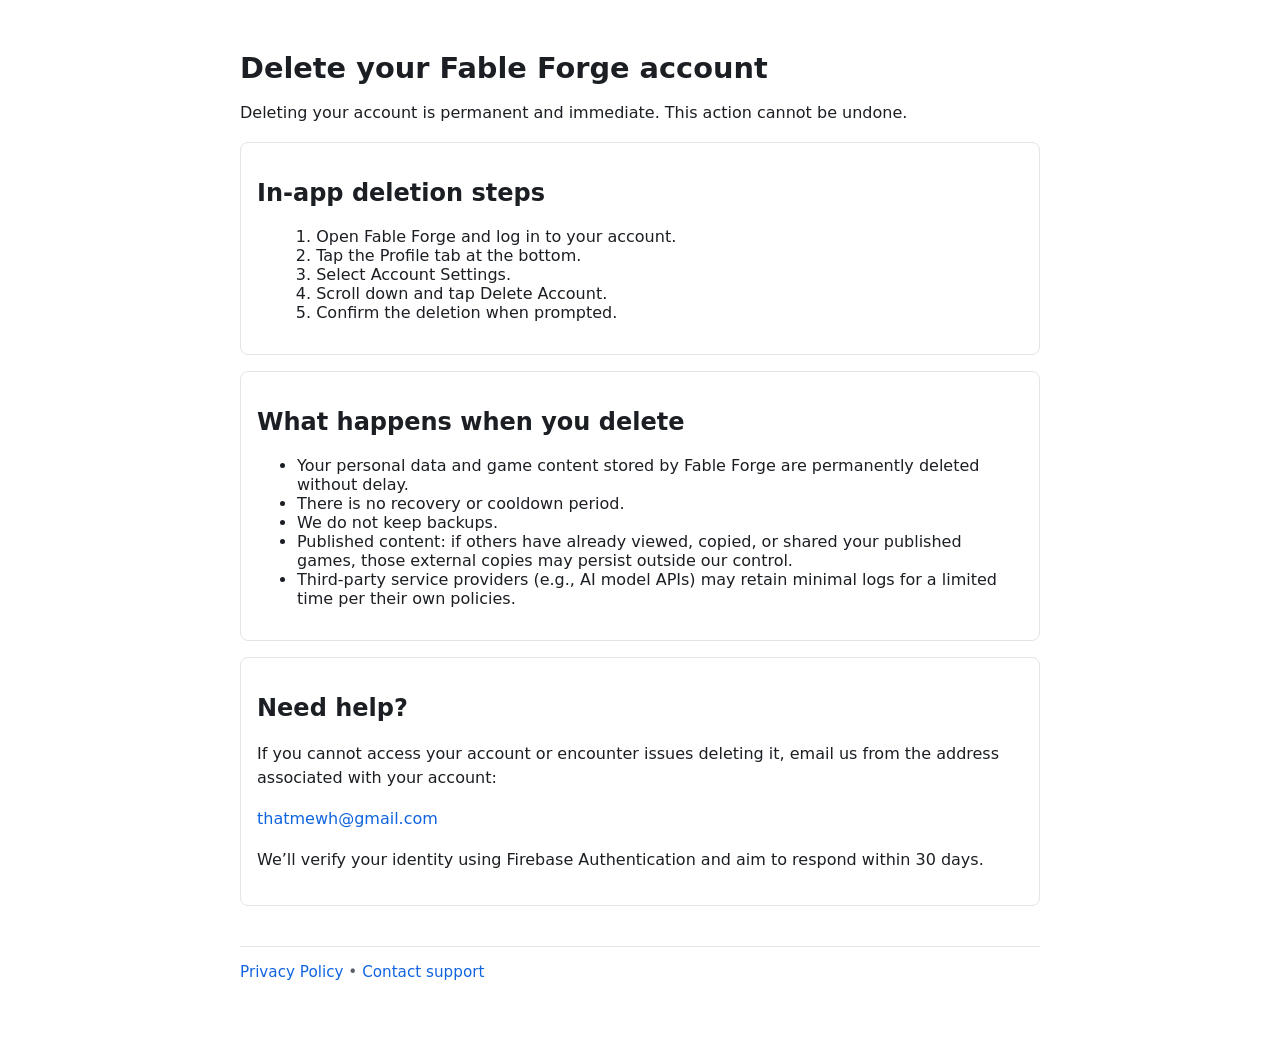
==== account-deletion.html @ f3d5c15c "Added account deletion and privacy policy" ====
<!doctype html> <html lang="en"> <head> <meta charset="utf-8"> <title>Fable Forge — Account Deletion</title> <meta name="viewport" content="width=device-width, initial-scale=1"> <meta name="description" content="How to permanently delete your Fable Forge account and data."> <style> :root { color-scheme: light dark; --bg: #ffffff; --fg: #1b1f23; --muted: #586069; --link: #1064e0; --border: #e1e4e8; } @media (prefers-color-scheme: dark) { :root { --bg: #0e1116; --fg: #e6edf3; --muted: #9aa4b2; --link: #4ea1ff; --border: #2d333b; } } body { margin: 0; font-family: system-ui, -apple-system, Segoe UI, Roboto, Arial, sans-serif; background: var(--bg); color: var(--fg); } .wrap { max-width: 800px; margin: 0 auto; padding: 32px 16px 80px; } h1 { font-size: 1.8rem; margin-bottom: 0.4rem; } p { line-height: 1.55; } ol { margin: 0 0 1rem 1.2rem; } .card { border: 1px solid var(--border); border-radius: 8px; padding: 16px; margin: 16px 0; } a { color: var(--link); text-decoration: none; } a:hover { text-decoration: underline; } footer { margin-top: 40px; padding-top: 16px; border-top: 1px solid var(--border); color: var(--muted); font-size: 0.95rem; } </style> </head> <body> <main class="wrap"> <h1>Delete your Fable Forge account</h1> <p>Deleting your account is permanent and immediate. This action cannot be undone.</p>

<div class="card">
  <h2>In‑app deletion steps</h2>
  <ol>
    <li>Open Fable Forge and log in to your account.</li>
    <li>Tap the Profile tab at the bottom.</li>
    <li>Select Account Settings.</li>
    <li>Scroll down and tap Delete Account.</li>
    <li>Confirm the deletion when prompted.</li>
  </ol>
</div>

<div class="card">
  <h2>What happens when you delete</h2>
  <ul>
    <li>Your personal data and game content stored by Fable Forge are permanently deleted without delay.</li>
    <li>There is no recovery or cooldown period.</li>
    <li>We do not keep backups.</li>
    <li>Published content: if others have already viewed, copied, or shared your published games, those external copies may persist outside our control.</li>
    <li>Third‑party service providers (e.g., AI model APIs) may retain minimal logs for a limited time per their own policies.</li>
  </ul>
</div>

<div class="card">
  <h2>Need help?</h2>
  <p>If you cannot access your account or encounter issues deleting it, email us from the address associated with your account:</p>
  <p><a href="mailto:thatmewh@gmail.com">thatmewh@gmail.com</a></p>
  <p>We’ll verify your identity using Firebase Authentication and aim to respond within 30 days.</p>
</div>

<footer>
  <a href="privacy-policy.html">Privacy Policy</a> • <a href="mailto:thatmewh@gmail.com">Contact support</a>
</footer>

</main> </body> </html>
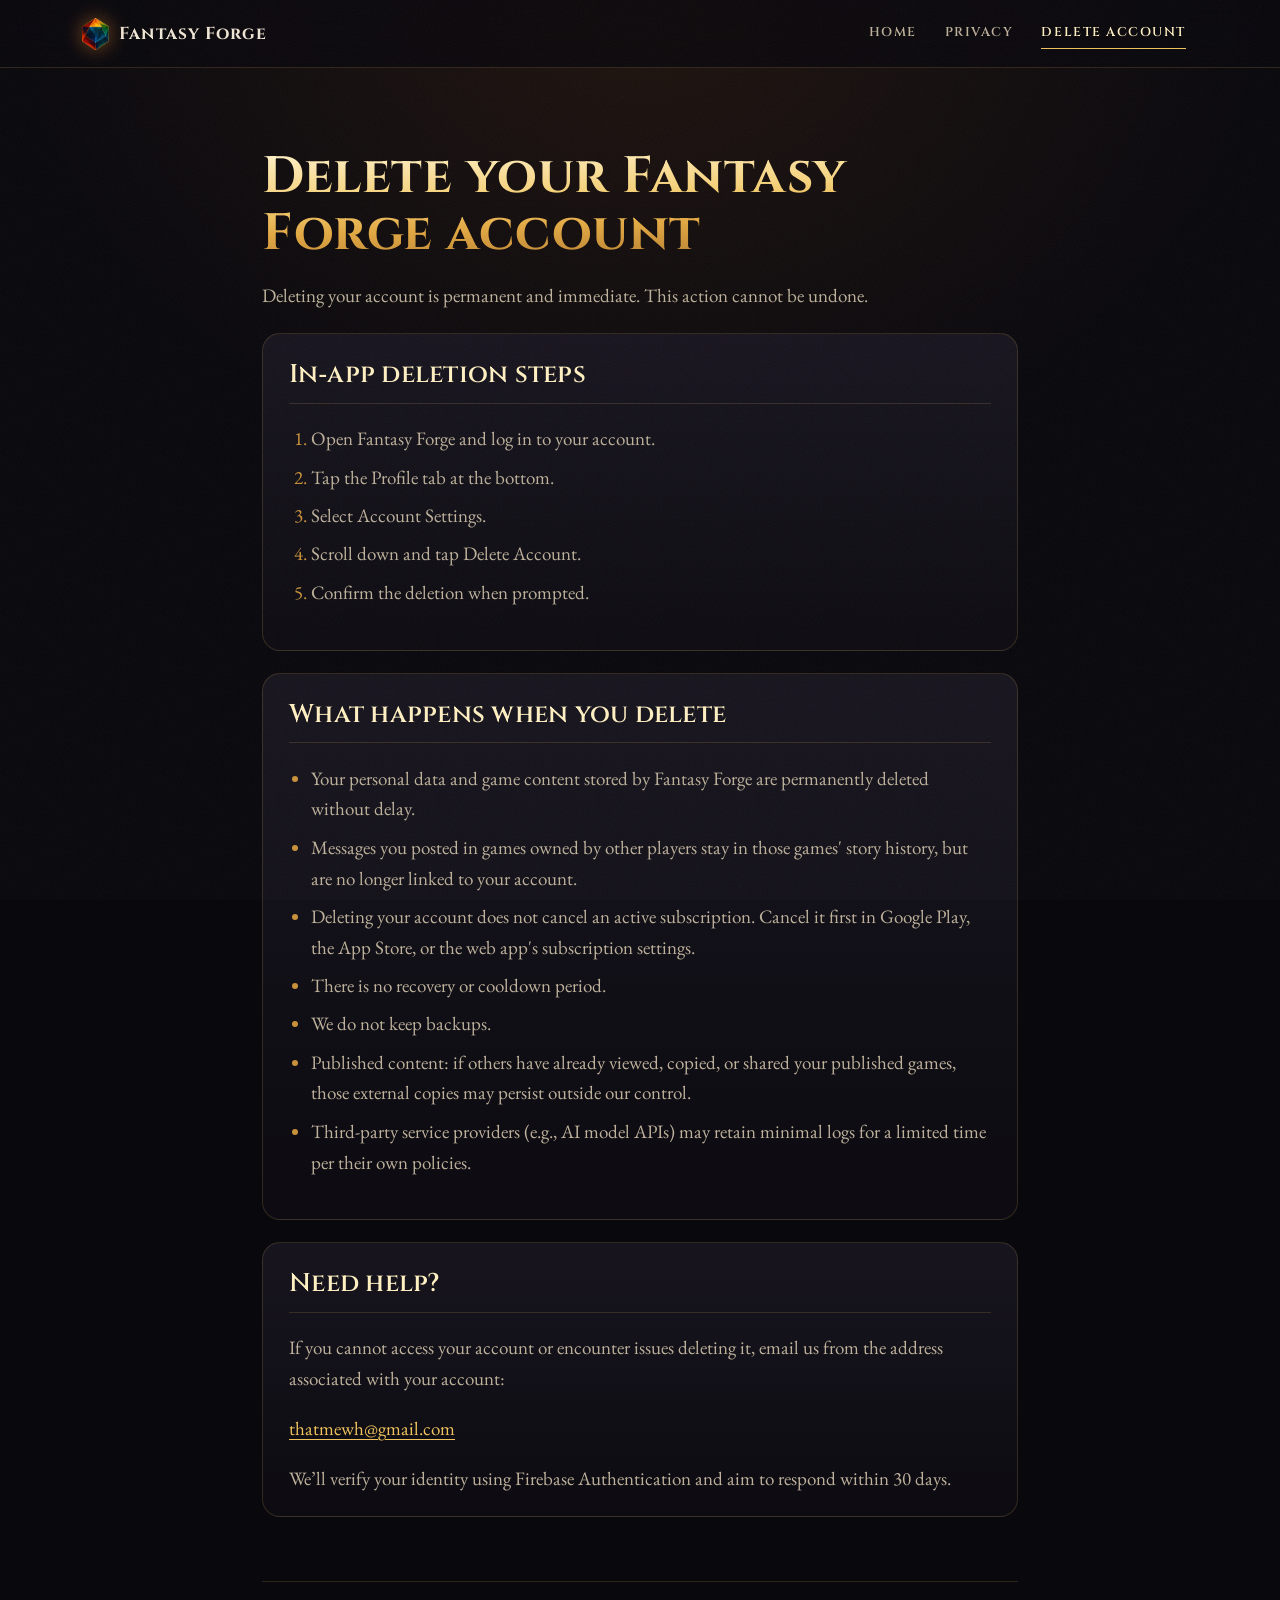
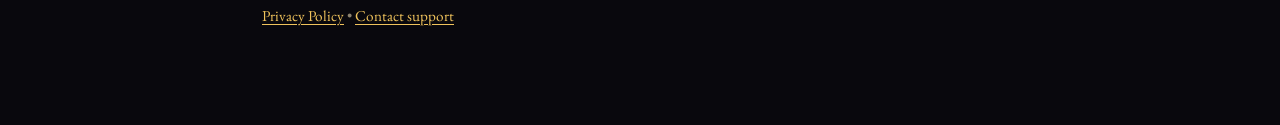
==== commit 033de78b: "Add Fantasy Forge homepage and update privacy policy - New home page (index.html) describing the app" ====
--- a/account-deletion.html
+++ b/account-deletion.html
@@ -1,9 +1,9 @@
-<!doctype html> <html lang="en"> <head> <meta charset="utf-8"> <title>Fable Forge — Account Deletion</title> <meta name="viewport" content="width=device-width, initial-scale=1"> <meta name="description" content="How to permanently delete your Fable Forge account and data."> <style> :root { color-scheme: light dark; --bg: #ffffff; --fg: #1b1f23; --muted: #586069; --link: #1064e0; --border: #e1e4e8; } @media (prefers-color-scheme: dark) { :root { --bg: #0e1116; --fg: #e6edf3; --muted: #9aa4b2; --link: #4ea1ff; --border: #2d333b; } } body { margin: 0; font-family: system-ui, -apple-system, Segoe UI, Roboto, Arial, sans-serif; background: var(--bg); color: var(--fg); } .wrap { max-width: 800px; margin: 0 auto; padding: 32px 16px 80px; } h1 { font-size: 1.8rem; margin-bottom: 0.4rem; } p { line-height: 1.55; } ol { margin: 0 0 1rem 1.2rem; } .card { border: 1px solid var(--border); border-radius: 8px; padding: 16px; margin: 16px 0; } a { color: var(--link); text-decoration: none; } a:hover { text-decoration: underline; } footer { margin-top: 40px; padding-top: 16px; border-top: 1px solid var(--border); color: var(--muted); font-size: 0.95rem; } </style> </head> <body> <main class="wrap"> <h1>Delete your Fable Forge account</h1> <p>Deleting your account is permanent and immediate. This action cannot be undone.</p>
+<!doctype html> <html lang="en"> <head> <meta charset="utf-8"> <title>Fantasy Forge — Account Deletion</title> <meta name="viewport" content="width=device-width, initial-scale=1"> <meta name="description" content="How to permanently delete your Fantasy Forge account and data."> <meta name="theme-color" content="#09080d"> <link rel="icon" href="favicon.ico" sizes="any"> <link rel="icon" type="image/png" sizes="32x32" href="assets/img/icon-32.png"> <link rel="apple-touch-icon" href="assets/img/apple-touch-icon.png"> <link rel="preload" href="assets/fonts/cinzel.woff2" as="font" type="font/woff2" crossorigin> <link rel="preload" href="assets/fonts/eb-garamond.woff2" as="font" type="font/woff2" crossorigin> <link rel="stylesheet" href="assets/css/site.css"> </head> <body class="legal"> <header class="site-header is-solid"> <div class="container header-inner"> <a class="brand" href="./" aria-label="Fantasy Forge — home"><img src="assets/img/gem-96.png" width="27" height="32" alt=""><span>Fantasy Forge</span></a> <nav class="site-nav legal-nav" aria-label="Legal"><a href="./">Home</a><a href="privacy-policty.html">Privacy</a><a href="account-deletion.html" aria-current="page">Delete account</a></nav> </div> </header> <main class="wrap"> <h1>Delete your Fantasy Forge account</h1> <p>Deleting your account is permanent and immediate. This action cannot be undone.</p>
 
 <div class="card">
   <h2>In‑app deletion steps</h2>
   <ol>
-    <li>Open Fable Forge and log in to your account.</li>
+    <li>Open Fantasy Forge and log in to your account.</li>
     <li>Tap the Profile tab at the bottom.</li>
     <li>Select Account Settings.</li>
     <li>Scroll down and tap Delete Account.</li>
@@ -14,7 +14,9 @@
 <div class="card">
   <h2>What happens when you delete</h2>
   <ul>
-    <li>Your personal data and game content stored by Fable Forge are permanently deleted without delay.</li>
+    <li>Your personal data and game content stored by Fantasy Forge are permanently deleted without delay.</li>
+    <li>Messages you posted in games owned by other players stay in those games' story history, but are no longer linked to your account.</li>
+    <li>Deleting your account does not cancel an active subscription. Cancel it first in Google Play, the App Store, or the web app's subscription settings.</li>
     <li>There is no recovery or cooldown period.</li>
     <li>We do not keep backups.</li>
     <li>Published content: if others have already viewed, copied, or shared your published games, those external copies may persist outside our control.</li>
@@ -30,7 +32,7 @@
 </div>
 
 <footer>
-  <a href="privacy-policy.html">Privacy Policy</a> • <a href="mailto:thatmewh@gmail.com">Contact support</a>
+  <a href="privacy-policty.html">Privacy Policy</a> • <a href="mailto:thatmewh@gmail.com">Contact support</a>
 </footer>
 
 </main> </body> </html>
--- a/assets/css/site.css
+++ b/assets/css/site.css
@@ -0,0 +1,1486 @@
+/* ==========================================================================
+   Fantasy Forge — site styles
+   Shared by index.html and the legal pages.
+   ========================================================================== */
+
+@font-face {
+  font-family: "Cinzel";
+  src: url("../fonts/cinzel.woff2") format("woff2");
+  font-weight: 400 900;
+  font-display: swap;
+}
+@font-face {
+  font-family: "EB Garamond";
+  src: url("../fonts/eb-garamond.woff2") format("woff2");
+  font-weight: 400 800;
+  font-display: swap;
+}
+
+:root {
+  color-scheme: dark;
+
+  --ink-0: #040306;
+  --ink-1: #09080d;
+  --ink-2: #110f17;
+  --ink-3: #1a1722;
+  --ink-4: #252130;
+
+  --text: #efe6d4;
+  --text-dim: #bdb19b;
+  --text-faint: #8d836f;
+
+  --gold-1: #fff0c2;
+  --gold-2: #f0c35c;
+  --gold-3: #c8923a;
+  --gold-4: #8a5f22;
+  --line: rgba(240, 195, 92, 0.16);
+  --line-strong: rgba(240, 195, 92, 0.42);
+
+  --ruby: #e2472b;
+  --ember: #ff8a1f;
+  --citrine: #f7c531;
+  --emerald: #35b560;
+  --teal: #19a7a3;
+  --sapphire: #2d8fd8;
+
+  --display: "Cinzel", "Trajan Pro", "Times New Roman", serif;
+  --serif: "EB Garamond", Garamond, "Iowan Old Style", Georgia, serif;
+
+  --radius: 18px;
+  --radius-sm: 12px;
+  --container: 1180px;
+  --gutter: clamp(16px, 4vw, 32px);
+  --header-h: 68px;
+  --ease-out: cubic-bezier(0.16, 1, 0.3, 1);
+
+  --gilded: linear-gradient(178deg, #fff4cf 0%, #f6d27a 38%, #e3a943 62%, #a8712a 100%);
+}
+
+*,
+*::before,
+*::after { box-sizing: border-box; }
+
+html {
+  scroll-behavior: smooth;
+  -webkit-text-size-adjust: 100%;
+  text-size-adjust: 100%;
+}
+@media (prefers-reduced-motion: reduce) {
+  html { scroll-behavior: auto; }
+}
+
+body {
+  margin: 0;
+  background: var(--ink-1);
+  color: var(--text);
+  font-family: var(--serif);
+  font-size: clamp(1.0625rem, 0.98rem + 0.3vw, 1.1875rem);
+  line-height: 1.62;
+  overflow-x: clip;
+  -webkit-font-smoothing: antialiased;
+  -moz-osx-font-smoothing: grayscale;
+  text-rendering: optimizeLegibility;
+}
+
+/* Parchment grain over everything — very subtle */
+body::after {
+  content: "";
+  position: fixed;
+  inset: 0;
+  pointer-events: none;
+  z-index: 100;
+  opacity: 0.045;
+  background-image: url("data:image/svg+xml;utf8,<svg xmlns='http://www.w3.org/2000/svg' width='160' height='160'><filter id='n'><feTurbulence type='fractalNoise' baseFrequency='.85' numOctaves='3' stitchTiles='stitch'/></filter><rect width='100%' height='100%' filter='url(%23n)'/></svg>");
+}
+
+img { max-width: 100%; height: auto; display: block; }
+a { color: var(--gold-2); text-decoration-thickness: 1px; text-underline-offset: 0.2em; }
+a:hover { color: var(--gold-1); }
+::selection { background: rgba(240, 195, 92, 0.35); color: #fff; }
+
+:focus-visible {
+  outline: 2px solid var(--gold-2);
+  outline-offset: 3px;
+  border-radius: 6px;
+}
+
+h1, h2, h3, h4 {
+  font-family: var(--display);
+  font-weight: 600;
+  line-height: 1.12;
+  letter-spacing: 0.01em;
+  margin: 0 0 0.5em;
+  text-wrap: balance;
+}
+p { margin: 0 0 1em; text-wrap: pretty; }
+
+.container {
+  width: 100%;
+  max-width: var(--container);
+  margin-inline: auto;
+  padding-inline: var(--gutter);
+}
+
+.skip-link {
+  position: absolute;
+  left: 16px;
+  top: -60px;
+  z-index: 200;
+  padding: 10px 16px;
+  background: var(--gold-2);
+  color: var(--ink-0);
+  border-radius: 10px;
+  font-family: var(--display);
+  font-weight: 700;
+  text-decoration: none;
+  transition: top 0.2s;
+}
+.skip-link:focus { top: 12px; }
+
+.visually-hidden {
+  position: absolute !important;
+  width: 1px; height: 1px;
+  overflow: hidden;
+  clip: rect(0 0 0 0);
+  white-space: nowrap;
+}
+
+/* ---------- Shared type helpers ---------- */
+
+.gilded {
+  background: var(--gilded);
+  -webkit-background-clip: text;
+  background-clip: text;
+  color: transparent;
+  -webkit-text-fill-color: transparent;
+}
+
+.eyebrow {
+  display: inline-flex;
+  align-items: center;
+  gap: 0.9em;
+  margin: 0 0 1.1rem;
+  font-family: var(--display);
+  font-size: 0.78rem;
+  font-weight: 600;
+  letter-spacing: 0.32em;
+  text-transform: uppercase;
+  color: var(--gold-2);
+}
+.eyebrow::before,
+.eyebrow::after {
+  content: "";
+  width: 7px;
+  height: 7px;
+  transform: rotate(45deg);
+  border: 1px solid currentColor;
+  opacity: 0.8;
+}
+
+.section { position: relative; padding-block: clamp(84px, 11vw, 150px); scroll-margin-top: var(--header-h); }
+.section-head { max-width: 720px; margin: 0 auto clamp(40px, 6vw, 72px); text-align: center; }
+.section-head h2,
+.demo-copy h2,
+.create-copy h2,
+.voice-copy h2 { font-size: clamp(2rem, 1.2rem + 3.2vw, 3.35rem); }
+.lead { font-size: 1.12em; color: var(--text-dim); }
+
+/* ---------- Buttons ---------- */
+
+.btn {
+  --btn-pad: 0.95rem 1.5rem;
+  position: relative;
+  display: inline-flex;
+  align-items: center;
+  justify-content: center;
+  gap: 0.7rem;
+  padding: var(--btn-pad);
+  border-radius: 999px;
+  font-family: var(--display);
+  font-size: 0.9rem;
+  font-weight: 700;
+  letter-spacing: 0.08em;
+  text-transform: uppercase;
+  text-decoration: none;
+  line-height: 1.1;
+  cursor: pointer;
+  border: 1px solid transparent;
+  transition: transform 0.35s var(--ease-out), box-shadow 0.35s var(--ease-out), background-color 0.3s, border-color 0.3s, color 0.3s;
+  -webkit-tap-highlight-color: transparent;
+}
+.btn svg { flex: none; }
+.btn:active { transform: translateY(1px) scale(0.99); }
+
+.btn-primary {
+  color: #1d1204;
+  background: linear-gradient(180deg, #ffe39c 0%, #f0bd52 48%, #c98b2f 100%);
+  box-shadow: 0 1px 0 rgba(255, 255, 255, 0.5) inset, 0 -2px 0 rgba(0, 0, 0, 0.18) inset, 0 10px 30px -10px rgba(240, 170, 60, 0.6);
+}
+.btn-primary:hover {
+  color: #1d1204;
+  transform: translateY(-2px);
+  box-shadow: 0 1px 0 rgba(255, 255, 255, 0.5) inset, 0 -2px 0 rgba(0, 0, 0, 0.18) inset, 0 18px 44px -12px rgba(255, 170, 60, 0.85), 0 0 0 6px rgba(240, 195, 92, 0.12);
+}
+
+.btn-ghost {
+  color: var(--gold-1);
+  background: rgba(17, 15, 23, 0.55);
+  border-color: var(--line-strong);
+  backdrop-filter: blur(6px);
+  -webkit-backdrop-filter: blur(6px);
+}
+.btn-ghost:hover {
+  color: #fff;
+  border-color: var(--gold-2);
+  background: rgba(240, 195, 92, 0.1);
+  transform: translateY(-2px);
+}
+
+.btn-store { --btn-pad: 0.7rem 1.35rem 0.7rem 1.1rem; text-transform: none; letter-spacing: 0.02em; }
+.btn-store .store-text { display: flex; flex-direction: column; align-items: flex-start; text-align: left; }
+.btn-store small { font-family: var(--serif); font-size: 0.72rem; font-weight: 600; letter-spacing: 0.12em; text-transform: uppercase; opacity: 0.8; }
+.btn-store strong { font-size: 1.06rem; font-weight: 700; letter-spacing: 0.03em; }
+
+.btn-play { --btn-pad: 0.6rem 1.7rem 0.6rem 0.6rem; gap: 0.85rem; text-transform: none; letter-spacing: 0.02em; }
+.btn-play .store-text { display: flex; flex-direction: column; align-items: flex-start; text-align: left; }
+.btn-play small { font-family: var(--serif); font-size: 0.74rem; font-weight: 600; letter-spacing: 0.1em; text-transform: uppercase; opacity: 0.78; }
+.btn-play strong { font-size: 1.22rem; font-weight: 800; letter-spacing: 0.06em; text-transform: uppercase; }
+.play-disc {
+  position: relative;
+  flex: none;
+  display: grid;
+  place-items: center;
+  width: 44px;
+  height: 44px;
+  border-radius: 50%;
+  color: var(--gold-1);
+  background: radial-gradient(circle at 35% 30%, #3a2a12, #140d05 75%);
+  box-shadow: inset 0 0 0 1px rgba(255, 230, 170, 0.35), 0 4px 12px rgba(0, 0, 0, 0.35);
+  transition: transform 0.4s var(--ease-out);
+}
+.play-disc svg { margin-left: 3px; filter: drop-shadow(0 0 6px rgba(255, 200, 100, 0.8)); }
+.play-disc::after {
+  content: "";
+  position: absolute;
+  inset: -5px;
+  border-radius: 50%;
+  border: 1.5px solid rgba(29, 18, 4, 0.55);
+  animation: playPulse 2.4s var(--ease-out) infinite;
+}
+.btn-play:hover .play-disc { transform: scale(1.08); }
+.header-cta svg { margin-right: -2px; }
+@keyframes playPulse { 0% { transform: scale(0.85); opacity: 0.9; } 100% { transform: scale(1.35); opacity: 0; } }
+
+.btn-sm { --btn-pad: 0.62rem 1.1rem; font-size: 0.78rem; gap: 0.5rem; }
+
+/* ---------- Header ---------- */
+
+.site-header {
+  position: fixed;
+  inset: 0 0 auto;
+  z-index: 50;
+  height: var(--header-h);
+  transition: background-color 0.4s, border-color 0.4s, backdrop-filter 0.4s;
+  border-bottom: 1px solid transparent;
+}
+.site-header.is-scrolled,
+.site-header.is-solid,
+.site-header.nav-open {
+  background: rgba(9, 8, 13, 0.78);
+  border-bottom-color: var(--line);
+  backdrop-filter: blur(14px) saturate(1.2);
+  -webkit-backdrop-filter: blur(14px) saturate(1.2);
+}
+.header-inner {
+  height: 100%;
+  display: flex;
+  align-items: center;
+  gap: 24px;
+}
+.brand {
+  display: inline-flex;
+  align-items: center;
+  gap: 0.65rem;
+  color: var(--text);
+  text-decoration: none;
+  font-family: var(--display);
+  font-weight: 700;
+  font-size: 1.08rem;
+  letter-spacing: 0.06em;
+  white-space: nowrap;
+}
+.brand img { width: 27px; height: 32px; filter: drop-shadow(0 0 10px rgba(255, 150, 50, 0.45)); transition: transform 0.6s var(--ease-out); }
+.brand:hover { color: var(--gold-1); }
+.brand:hover img { transform: rotate(-12deg) scale(1.08); }
+
+.site-nav { display: flex; align-items: center; gap: 4px; margin-left: auto; }
+.site-nav a {
+  position: relative;
+  padding: 8px 12px;
+  color: var(--text-dim);
+  text-decoration: none;
+  font-family: var(--display);
+  font-size: 0.8rem;
+  font-weight: 600;
+  letter-spacing: 0.12em;
+  text-transform: uppercase;
+  border-radius: 8px;
+  transition: color 0.25s;
+}
+.site-nav a::after {
+  content: "";
+  position: absolute;
+  left: 12px; right: 12px; bottom: 3px;
+  height: 1px;
+  background: var(--gold-2);
+  transform: scaleX(0);
+  transition: transform 0.35s var(--ease-out);
+}
+.site-nav a:hover,
+.site-nav a[aria-current="page"] { color: var(--gold-1); }
+.site-nav a:hover::after,
+.site-nav a[aria-current="page"]::after { transform: scaleX(1); }
+
+.nav-toggle {
+  display: none;
+  width: 44px; height: 44px;
+  margin-left: 4px;
+  border: 1px solid var(--line-strong);
+  border-radius: 12px;
+  background: rgba(17, 15, 23, 0.6);
+  cursor: pointer;
+  position: relative;
+}
+.nav-toggle span {
+  position: absolute;
+  left: 12px; right: 12px;
+  height: 1.5px;
+  background: var(--gold-1);
+  transition: transform 0.35s var(--ease-out), top 0.35s var(--ease-out);
+}
+.nav-toggle span:first-child { top: 17px; }
+.nav-toggle span:last-child { top: 25px; }
+.nav-open .nav-toggle span:first-child { top: 21px; transform: rotate(45deg); }
+.nav-open .nav-toggle span:last-child { top: 21px; transform: rotate(-45deg); }
+
+@media (max-width: 900px) {
+  .nav-toggle { display: block; }
+  .header-cta { margin-left: auto; }
+  .site-nav {
+    position: absolute;
+    top: var(--header-h);
+    left: 0; right: 0;
+    flex-direction: column;
+    align-items: stretch;
+    gap: 0;
+    margin: 0;
+    padding: 8px var(--gutter) 20px;
+    background: rgba(9, 8, 13, 0.96);
+    border-bottom: 1px solid var(--line);
+    backdrop-filter: blur(14px);
+    -webkit-backdrop-filter: blur(14px);
+    visibility: hidden;
+    opacity: 0;
+    transform: translateY(-8px);
+    transition: opacity 0.3s, transform 0.35s var(--ease-out), visibility 0.3s;
+  }
+  .nav-open .site-nav { visibility: visible; opacity: 1; transform: none; }
+  .site-nav a { padding: 14px 4px; font-size: 0.9rem; border-bottom: 1px solid var(--line); border-radius: 0; }
+  .site-nav a:last-child { border-bottom: 0; }
+  .site-nav a::after { display: none; }
+}
+@media (max-width: 420px) {
+  .brand span { font-size: 0.96rem; }
+  .header-cta { --btn-pad: 0.55rem 0.85rem; letter-spacing: 0.05em; }
+}
+
+/* ---------- Hero ---------- */
+
+.hero {
+  position: relative;
+  min-height: 100vh;
+  min-height: 100svh;
+  display: grid;
+  place-items: center;
+  padding: calc(var(--header-h) + 28px) 0 96px;
+  overflow: hidden;
+  isolation: isolate;
+  text-align: center;
+}
+.hero-bg {
+  position: absolute;
+  inset: 0;
+  z-index: -2;
+  background:
+    radial-gradient(60% 50% at 50% 34%, rgba(255, 138, 31, 0.17), transparent 70%),
+    radial-gradient(45% 45% at 12% 85%, rgba(25, 150, 190, 0.16), transparent 70%),
+    radial-gradient(40% 40% at 90% 80%, rgba(226, 71, 43, 0.14), transparent 70%),
+    radial-gradient(30% 30% at 80% 12%, rgba(53, 181, 96, 0.07), transparent 70%),
+    var(--ink-0);
+}
+.hero-bg::after {
+  content: "";
+  position: absolute;
+  inset: auto 0 0;
+  height: 35%;
+  background: linear-gradient(to bottom, transparent, var(--ink-1));
+}
+.hero-canvas { position: absolute; inset: 0; width: 100%; height: 100%; z-index: -1; }
+
+.hero-inner { display: flex; flex-direction: column; align-items: center; }
+
+.gem-stage {
+  position: relative;
+  height: clamp(150px, 27vh, 280px);
+  aspect-ratio: 525 / 625;
+  margin-bottom: clamp(18px, 3.5vh, 34px);
+  perspective: 900px;
+}
+.gem-stage::before {
+  /* slow-turning god rays */
+  content: "";
+  position: absolute;
+  inset: -135%;
+  z-index: -1;
+  background: repeating-conic-gradient(from 0deg, rgba(255, 205, 120, 0.085) 0deg 3.5deg, transparent 3.5deg 15deg);
+  -webkit-mask: radial-gradient(circle, #000 12%, transparent 58%);
+  mask: radial-gradient(circle, #000 12%, transparent 58%);
+  animation: spin 110s linear infinite;
+}
+.gem-stage::after {
+  content: "";
+  position: absolute;
+  inset: -30%;
+  z-index: -1;
+  border-radius: 50%;
+  background: radial-gradient(circle, rgba(255, 164, 70, 0.42) 0%, rgba(40, 140, 200, 0.14) 38%, transparent 66%);
+  filter: blur(8px);
+  animation: halo 6.5s ease-in-out infinite;
+}
+.gem-float { position: relative; width: 100%; height: 100%; animation: float 7s ease-in-out infinite; }
+.gem {
+  width: 100%;
+  height: 100%;
+  transform: rotateX(var(--rx, 0deg)) rotateY(var(--ry, 0deg));
+  transition: transform 0.6s var(--ease-out);
+  filter: drop-shadow(0 0 28px rgba(255, 150, 50, 0.45)) drop-shadow(0 22px 40px rgba(0, 0, 0, 0.6));
+}
+.gem-shine {
+  position: absolute;
+  inset: 0;
+  pointer-events: none;
+  -webkit-mask: url("../img/gem.webp") center / contain no-repeat;
+  mask: url("../img/gem.webp") center / contain no-repeat;
+  background: linear-gradient(115deg, transparent 42%, rgba(255, 255, 255, 0.55) 50%, transparent 58%) 0 0 / 300% 100% no-repeat;
+  mix-blend-mode: overlay;
+  animation: shine 8s ease-in-out infinite;
+  transform: rotateX(var(--rx, 0deg)) rotateY(var(--ry, 0deg));
+  transition: transform 0.6s var(--ease-out);
+}
+
+.hero-title {
+  margin: 0;
+  font-size: clamp(2.9rem, 1.3rem + 7.4vw, 6.6rem);
+  font-weight: 700;
+  line-height: 1;
+  letter-spacing: 0.015em;
+  filter: drop-shadow(0 4px 30px rgba(240, 170, 60, 0.28));
+}
+.hero-ornament {
+  display: flex;
+  align-items: center;
+  gap: 14px;
+  margin: 1rem 0 1.6rem;
+  font-family: var(--display);
+  font-size: clamp(0.72rem, 0.6rem + 0.5vw, 0.95rem);
+  font-weight: 600;
+  letter-spacing: 0.34em;
+  text-transform: uppercase;
+  color: var(--gold-2);
+}
+.hero-ornament::before,
+.hero-ornament::after {
+  content: "";
+  width: clamp(28px, 7vw, 72px);
+  height: 7px;
+  background:
+    linear-gradient(currentColor, currentColor) center / 100% 1px no-repeat;
+  -webkit-mask: linear-gradient(90deg, transparent, #000);
+  mask: linear-gradient(90deg, transparent, #000);
+}
+.hero-ornament::after { transform: scaleX(-1); }
+
+.hero-lead {
+  max-width: 40rem;
+  margin: 0 auto 2.1rem;
+  font-size: clamp(1.1rem, 1rem + 0.45vw, 1.34rem);
+  color: var(--text-dim);
+}
+.hero-lead strong { color: var(--text); font-weight: 600; }
+
+.hero-ctas { display: flex; flex-wrap: wrap; justify-content: center; gap: 14px; }
+
+.hero-meta {
+  display: flex;
+  flex-wrap: wrap;
+  justify-content: center;
+  gap: 8px 26px;
+  margin: 1.9rem 0 0;
+  padding: 0;
+  list-style: none;
+  font-family: var(--display);
+  font-size: 0.74rem;
+  font-weight: 600;
+  letter-spacing: 0.2em;
+  text-transform: uppercase;
+  color: var(--text-faint);
+}
+.hero-meta li { display: inline-flex; align-items: center; gap: 10px; }
+.hero-meta li::before { content: ""; width: 5px; height: 5px; transform: rotate(45deg); background: var(--gold-3); }
+
+.scroll-cue {
+  position: absolute;
+  left: 50%;
+  bottom: 22px;
+  transform: translateX(-50%);
+  display: flex;
+  flex-direction: column;
+  align-items: center;
+  gap: 10px;
+  color: var(--text-faint);
+  text-decoration: none;
+  font-family: var(--display);
+  font-size: 0.66rem;
+  letter-spacing: 0.34em;
+  text-transform: uppercase;
+}
+.scroll-cue::after {
+  content: "";
+  width: 1px;
+  height: 38px;
+  background: linear-gradient(var(--gold-2), transparent);
+  animation: drip 2.4s ease-in-out infinite;
+  transform-origin: top;
+}
+.scroll-cue:hover { color: var(--gold-1); }
+@media (max-height: 700px) { .scroll-cue { display: none; } }
+
+/* ---------- Story demo ---------- */
+
+.demo { background: linear-gradient(180deg, var(--ink-1), #0c0a12 60%, var(--ink-1)); }
+.demo-grid {
+  display: grid;
+  grid-template-columns: minmax(0, 1fr) minmax(0, 1.08fr);
+  gap: clamp(40px, 6vw, 88px);
+  align-items: center;
+}
+.checks { list-style: none; margin: 1.6rem 0; padding: 0; display: grid; gap: 0.85rem; }
+.checks li { position: relative; padding-left: 2rem; color: var(--text); }
+.checks li::before {
+  content: "";
+  position: absolute;
+  left: 0.2rem;
+  top: 0.5em;
+  width: 0.62rem;
+  height: 0.62rem;
+  transform: rotate(45deg);
+  background: linear-gradient(135deg, var(--gold-1), var(--gold-3));
+  box-shadow: 0 0 12px rgba(240, 195, 92, 0.6);
+}
+.fine { font-size: 0.92rem; color: var(--text-faint); }
+
+.tome {
+  position: relative;
+  border-radius: 22px;
+  background: linear-gradient(180deg, #15121c, #0d0b12);
+  border: 1px solid var(--line-strong);
+  box-shadow: 0 0 0 6px rgba(240, 195, 92, 0.04), 0 40px 90px -30px rgba(0, 0, 0, 0.9), 0 0 80px -30px rgba(255, 140, 40, 0.35);
+  overflow: hidden;
+}
+.tome::before {
+  /* corner filigree */
+  content: "";
+  position: absolute;
+  inset: 8px;
+  border-radius: 16px;
+  border: 1px solid rgba(240, 195, 92, 0.1);
+  pointer-events: none;
+  z-index: 3;
+}
+.tome-scene { position: relative; height: 190px; overflow: hidden; }
+.tome-scene img { width: 100%; height: 100%; object-fit: cover; object-position: 50% 40%; transform: scale(1.04); transition: transform 8s linear; }
+.tome:hover .tome-scene img { transform: scale(1.12); }
+.tome-scene::after {
+  content: "";
+  position: absolute;
+  inset: 0;
+  background: linear-gradient(180deg, rgba(13, 11, 18, 0) 30%, #13101a 100%);
+}
+.tome-location {
+  position: absolute;
+  left: 22px;
+  bottom: 14px;
+  z-index: 2;
+  display: inline-flex;
+  align-items: center;
+  gap: 8px;
+  font-family: var(--display);
+  font-size: 0.8rem;
+  font-weight: 700;
+  letter-spacing: 0.16em;
+  text-transform: uppercase;
+  color: var(--gold-1);
+  text-shadow: 0 2px 10px #000;
+}
+.tome-location .dot { width: 8px; height: 8px; border-radius: 50%; background: var(--ember); box-shadow: 0 0 10px var(--ember); animation: pulse 2s ease-in-out infinite; }
+
+.tome-hud {
+  display: flex;
+  flex-wrap: wrap;
+  align-items: center;
+  gap: 10px 22px;
+  padding: 12px 22px;
+  border-bottom: 1px solid var(--line);
+  font-family: var(--display);
+  font-size: 0.72rem;
+  letter-spacing: 0.12em;
+  text-transform: uppercase;
+  color: var(--text-faint);
+}
+.hud-label { color: var(--gold-3); font-weight: 700; margin-right: 8px; }
+.hp { display: flex; align-items: center; }
+.hp .bar { width: 96px; height: 7px; border-radius: 99px; background: rgba(255, 255, 255, 0.08); overflow: hidden; margin-right: 8px; }
+.hp .bar i { display: block; width: var(--hp, 100%); height: 100%; background: linear-gradient(90deg, #b3261e, var(--ruby), #ff7a59); box-shadow: 0 0 10px rgba(226, 71, 43, 0.7); transition: width 0.8s var(--ease-out); }
+.hp-num { color: var(--text); font-variant-numeric: tabular-nums; }
+.inv { display: flex; align-items: center; flex-wrap: wrap; gap: 6px; }
+.inv-items { display: inline-flex; flex-wrap: wrap; gap: 6px; color: var(--text-faint); }
+.inv-chip {
+  padding: 3px 9px;
+  border-radius: 99px;
+  border: 1px solid var(--line-strong);
+  color: var(--gold-1);
+  background: rgba(240, 195, 92, 0.08);
+  letter-spacing: 0.06em;
+  animation: pop 0.5s var(--ease-out);
+}
+
+.tome-log {
+  height: 250px;
+  overflow-y: auto;
+  padding: 18px 24px 8px;
+  scroll-behavior: smooth;
+  scrollbar-width: thin;
+  scrollbar-color: var(--gold-4) transparent;
+  -webkit-mask: linear-gradient(180deg, transparent 0, #000 22px);
+  mask: linear-gradient(180deg, transparent 0, #000 22px);
+}
+.tome-log p { margin: 0 0 0.95em; font-size: 1.06rem; line-height: 1.6; color: #e9dfcb; }
+.tome-log p.you {
+  font-family: var(--display);
+  font-size: 0.82rem;
+  font-weight: 600;
+  letter-spacing: 0.06em;
+  color: var(--gold-2);
+  padding-left: 14px;
+  border-left: 2px solid var(--gold-3);
+}
+.tome-log p.note { font-size: 0.95rem; color: var(--text-faint); padding: 10px 14px; border: 1px dashed var(--line-strong); border-radius: 10px; }
+.tome-log .caret::after { content: "▍"; margin-left: 2px; color: var(--gold-2); animation: blink 1s steps(1) infinite; }
+
+.tome-choices { display: grid; gap: 8px; padding: 6px 22px 14px; min-height: 60px; }
+.choice {
+  display: flex;
+  align-items: center;
+  gap: 12px;
+  width: 100%;
+  padding: 11px 16px;
+  text-align: left;
+  font: inherit;
+  font-size: 1rem;
+  line-height: 1.35;
+  color: var(--text);
+  background: rgba(255, 255, 255, 0.025);
+  border: 1px solid var(--line);
+  border-radius: 12px;
+  cursor: pointer;
+  transition: border-color 0.25s, background-color 0.25s, transform 0.35s var(--ease-out);
+  animation: rise 0.55s var(--ease-out) both;
+}
+.choice:nth-child(2) { animation-delay: 0.07s; }
+.choice:nth-child(3) { animation-delay: 0.14s; }
+.choice-num {
+  flex: none;
+  display: grid;
+  place-items: center;
+  width: 26px;
+  height: 26px;
+  font-family: var(--display);
+  font-size: 0.78rem;
+  font-weight: 700;
+  color: var(--gold-1);
+  clip-path: polygon(50% 0, 100% 25%, 100% 75%, 50% 100%, 0 75%, 0 25%);
+  background: linear-gradient(160deg, rgba(240, 195, 92, 0.35), rgba(240, 195, 92, 0.08));
+}
+.choice:hover { border-color: var(--line-strong); background: rgba(240, 195, 92, 0.07); transform: translateX(4px); }
+.choice.cta-choice { justify-content: center; font-family: var(--display); font-weight: 700; letter-spacing: 0.08em; text-transform: uppercase; font-size: 0.85rem; }
+.choice-row { display: flex; flex-wrap: wrap; gap: 10px; }
+.choice-row .btn { flex: 1 1 200px; animation: rise 0.55s var(--ease-out) both; }
+.restart { background: none; border: 0; color: var(--text-faint); font: inherit; font-size: 0.9rem; text-decoration: underline; text-underline-offset: 0.2em; cursor: pointer; justify-self: center; padding: 6px; }
+.restart:hover { color: var(--gold-1); }
+
+.tome-input {
+  display: flex;
+  gap: 8px;
+  margin: 0 22px 22px;
+  padding: 6px 6px 6px 16px;
+  border-radius: 14px;
+  background: rgba(0, 0, 0, 0.35);
+  border: 1px solid var(--line);
+  transition: border-color 0.25s;
+}
+.tome-input:focus-within { border-color: var(--line-strong); }
+.tome-input input {
+  flex: 1;
+  min-width: 0;
+  background: none;
+  border: 0;
+  outline: none;
+  color: var(--text);
+  font: inherit;
+  font-size: 1rem;
+}
+.tome-input input::placeholder { color: var(--text-faint); }
+.tome-input button {
+  flex: none;
+  width: 42px;
+  height: 40px;
+  border: 0;
+  border-radius: 10px;
+  cursor: pointer;
+  color: #1d1204;
+  background: linear-gradient(180deg, #ffe39c, #d99a37);
+  display: grid;
+  place-items: center;
+}
+.tome-toast {
+  position: absolute;
+  left: 50%;
+  top: 150px;
+  z-index: 4;
+  transform: translate(-50%, 10px);
+  padding: 8px 16px;
+  border-radius: 99px;
+  font-family: var(--display);
+  font-size: 0.8rem;
+  font-weight: 700;
+  letter-spacing: 0.08em;
+  color: #1d1204;
+  background: linear-gradient(180deg, #ffe7a8, #e9ae47);
+  box-shadow: 0 10px 30px -8px rgba(255, 170, 60, 0.8);
+  opacity: 0;
+  pointer-events: none;
+  white-space: nowrap;
+  transition: opacity 0.35s, transform 0.5s var(--ease-out);
+}
+.tome-toast.is-on { opacity: 1; transform: translate(-50%, 0); }
+.tome-toast.is-bad { color: #fff; background: linear-gradient(180deg, #ff6b4f, #b3261e); box-shadow: 0 10px 30px -8px rgba(226, 71, 43, 0.8); }
+
+/* ---------- Features ---------- */
+
+.features-grid {
+  display: grid;
+  grid-template-columns: repeat(4, minmax(0, 1fr));
+  gap: 18px;
+}
+.feature {
+  --hue: var(--gold-2);
+  position: relative;
+  padding: 28px 24px 26px;
+  border-radius: var(--radius);
+  background: linear-gradient(180deg, rgba(26, 23, 34, 0.9), rgba(14, 12, 19, 0.9));
+  border: 1px solid var(--line);
+  overflow: hidden;
+  isolation: isolate;
+  transition: transform 0.5s var(--ease-out), border-color 0.4s;
+}
+.feature::before {
+  /* pointer spotlight */
+  content: "";
+  position: absolute;
+  inset: 0;
+  z-index: -1;
+  background: radial-gradient(360px circle at var(--mx, 50%) var(--my, -30%), color-mix(in srgb, var(--hue) 22%, transparent), transparent 60%);
+  opacity: 0;
+  transition: opacity 0.4s;
+}
+.feature:hover { transform: translateY(-5px); border-color: color-mix(in srgb, var(--hue) 45%, transparent); }
+.feature:hover::before { opacity: 1; }
+.feature h3 { font-size: 1.12rem; margin: 20px 0 10px; letter-spacing: 0.02em; }
+.feature p { margin: 0; color: var(--text-dim); font-size: 1rem; line-height: 1.55; }
+.facet {
+  position: relative;
+  display: grid;
+  place-items: center;
+  width: 54px;
+  height: 60px;
+  color: #fff;
+  clip-path: polygon(50% 0, 100% 25%, 100% 75%, 50% 100%, 0 75%, 0 25%);
+  background:
+    linear-gradient(155deg, rgba(255, 255, 255, 0.35), transparent 45%),
+    linear-gradient(200deg, color-mix(in srgb, var(--hue) 100%, #fff 10%), color-mix(in srgb, var(--hue) 55%, #000));
+  box-shadow: 0 0 30px color-mix(in srgb, var(--hue) 60%, transparent);
+}
+.facet svg { width: 24px; height: 24px; filter: drop-shadow(0 1px 2px rgba(0, 0, 0, 0.45)); }
+.feature:nth-child(8n + 1) { --hue: var(--ember); }
+.feature:nth-child(8n + 2) { --hue: var(--sapphire); }
+.feature:nth-child(8n + 3) { --hue: var(--emerald); }
+.feature:nth-child(8n + 4) { --hue: var(--ruby); }
+.feature:nth-child(8n + 5) { --hue: var(--citrine); }
+.feature:nth-child(8n + 6) { --hue: var(--teal); }
+.feature:nth-child(8n + 7) { --hue: #c05ce0; }
+.feature:nth-child(8n + 8) { --hue: var(--gold-2); }
+
+/* ---------- Gallery ---------- */
+
+.gallery { overflow: hidden; background: radial-gradient(60% 60% at 50% 50%, rgba(45, 143, 216, 0.08), transparent 70%); }
+.gallery-track {
+  display: flex;
+  gap: clamp(16px, 2.4vw, 28px);
+  overflow-x: auto;
+  scroll-snap-type: x mandatory;
+  scrollbar-width: none;
+  padding: 30px max(var(--gutter), calc((100vw - var(--container)) / 2 + var(--gutter))) 40px;
+  scroll-padding-inline: max(var(--gutter), calc((100vw - var(--container)) / 2 + var(--gutter)));
+  overscroll-behavior-x: contain;
+}
+.gallery-track::-webkit-scrollbar { display: none; }
+.shot {
+  flex: none;
+  width: clamp(220px, 23vw, 280px);
+  margin: 0;
+  scroll-snap-align: start;
+  transition: transform 0.6s var(--ease-out);
+}
+.shot img {
+  width: 100%;
+  aspect-ratio: 560 / 1212;
+  object-fit: cover;
+  border-radius: 26px;
+  border: 1px solid var(--line-strong);
+  box-shadow: 0 30px 60px -24px rgba(0, 0, 0, 0.9), 0 0 0 5px rgba(240, 195, 92, 0.05);
+  background: var(--ink-3);
+}
+.shot figcaption { margin-top: 14px; text-align: center; font-size: 0.95rem; color: var(--text-faint); }
+.shot:hover { transform: translateY(-8px) rotate(-0.6deg); }
+.gallery-controls { display: flex; justify-content: center; gap: 12px; }
+.round-btn {
+  width: 50px;
+  height: 50px;
+  border-radius: 50%;
+  border: 1px solid var(--line-strong);
+  background: rgba(17, 15, 23, 0.7);
+  color: var(--gold-1);
+  display: grid;
+  place-items: center;
+  cursor: pointer;
+  transition: background-color 0.25s, border-color 0.25s, transform 0.35s var(--ease-out);
+}
+.round-btn:hover { background: rgba(240, 195, 92, 0.12); border-color: var(--gold-2); transform: scale(1.06); }
+.round-btn:disabled { opacity: 0.35; cursor: default; transform: none; }
+
+/* ---------- Worlds ---------- */
+
+.worlds-row {
+  display: flex;
+  gap: 14px;
+  height: clamp(420px, 56vw, 560px);
+}
+.world {
+  position: relative;
+  flex: 1 1 0;
+  min-width: 0;
+  border-radius: var(--radius);
+  overflow: hidden;
+  border: 1px solid var(--line);
+  isolation: isolate;
+  transition: flex-grow 0.8s var(--ease-out), border-color 0.4s;
+  cursor: default;
+}
+.world img {
+  position: absolute;
+  inset: 0;
+  z-index: -2;
+  width: 100%;
+  height: 100%;
+  object-fit: cover;
+  transform: scale(1.08);
+  transition: transform 1.2s var(--ease-out), filter 0.8s;
+  filter: saturate(0.85) brightness(0.8);
+}
+.world::after {
+  content: "";
+  position: absolute;
+  inset: 0;
+  z-index: -1;
+  background: linear-gradient(180deg, rgba(4, 3, 6, 0) 35%, rgba(4, 3, 6, 0.92) 100%);
+}
+.world-body { position: absolute; left: 0; right: 0; bottom: 0; padding: 24px 20px; }
+.world h3 {
+  margin: 0;
+  font-size: clamp(1.02rem, 0.85rem + 0.5vw, 1.4rem);
+  line-height: 1.18;
+  overflow-wrap: normal;
+  text-shadow: 0 2px 16px #000;
+}
+.world p {
+  margin: 10px 0 0;
+  max-width: 30ch;
+  color: var(--text-dim);
+  font-size: 1rem;
+  line-height: 1.5;
+  opacity: 0;
+  transform: translateY(10px);
+  transition: opacity 0.5s 0.1s, transform 0.6s 0.1s var(--ease-out);
+}
+.world .tag {
+  display: inline-block;
+  margin-bottom: 10px;
+  font-family: var(--display);
+  font-size: 0.66rem;
+  font-weight: 700;
+  letter-spacing: 0.24em;
+  text-transform: uppercase;
+  color: var(--gold-2);
+}
+.world.is-active,
+.worlds-row:not(:hover) .world:first-child { flex-grow: 3.2; border-color: var(--line-strong); }
+.world.is-active img,
+.worlds-row:not(:hover) .world:first-child img { transform: scale(1); filter: saturate(1.05) brightness(0.95); }
+.world.is-active p,
+.worlds-row:not(:hover) .world:first-child p { opacity: 1; transform: none; }
+.worlds-row:hover .world:hover { flex-grow: 3.2; border-color: var(--line-strong); }
+.worlds-row:hover .world:hover img { transform: scale(1); filter: saturate(1.05) brightness(0.95); }
+.worlds-row:hover .world:hover p { opacity: 1; transform: none; }
+
+.marquee {
+  margin-top: clamp(40px, 6vw, 64px);
+  overflow: hidden;
+  -webkit-mask: linear-gradient(90deg, transparent, #000 10%, #000 90%, transparent);
+  mask: linear-gradient(90deg, transparent, #000 10%, #000 90%, transparent);
+}
+.marquee-track {
+  display: flex;
+  width: max-content;
+  animation: marquee 48s linear infinite;
+}
+.marquee:hover .marquee-track { animation-play-state: paused; }
+.marquee ul { display: flex; margin: 0; padding: 0; list-style: none; }
+.marquee li {
+  display: inline-flex;
+  align-items: center;
+  gap: 28px;
+  padding-right: 28px;
+  font-family: var(--display);
+  font-size: clamp(1rem, 0.85rem + 0.6vw, 1.35rem);
+  font-weight: 600;
+  white-space: nowrap;
+  color: var(--text-dim);
+}
+.marquee li::after {
+  content: "";
+  width: 9px;
+  height: 9px;
+  transform: rotate(45deg);
+  background: linear-gradient(135deg, var(--gold-1), var(--gold-4));
+}
+.marquee-caption { margin: 18px 0 0; text-align: center; font-size: 0.95rem; color: var(--text-faint); }
+
+/* ---------- Voice band ---------- */
+
+.voice { background: radial-gradient(50% 70% at 72% 50%, rgba(25, 167, 163, 0.12), transparent 70%); }
+.voice-grid { display: grid; grid-template-columns: minmax(0, 1.05fr) minmax(0, 1fr); gap: clamp(40px, 6vw, 88px); align-items: center; }
+.voice-orb {
+  position: relative;
+  width: min(100%, 420px);
+  aspect-ratio: 1;
+  margin-inline: auto;
+  display: grid;
+  place-items: center;
+}
+.voice-orb .ring {
+  position: absolute;
+  inset: 0;
+  border-radius: 50%;
+  border: 1px solid rgba(64, 214, 208, 0.35);
+  animation: ripple 4.5s var(--ease-out) infinite;
+}
+.voice-orb .ring:nth-child(2) { animation-delay: 1.5s; }
+.voice-orb .ring:nth-child(3) { animation-delay: 3s; }
+.voice-core {
+  position: relative;
+  width: 44%;
+  aspect-ratio: 1;
+  border-radius: 50%;
+  display: grid;
+  place-items: center;
+  background: radial-gradient(circle at 35% 30%, #1d4a55, #0b1418 70%);
+  border: 1px solid rgba(64, 214, 208, 0.6);
+  box-shadow: 0 0 50px rgba(25, 167, 163, 0.45), inset 0 0 30px rgba(64, 214, 208, 0.25);
+  color: #bff7f3;
+}
+.voice-core svg { width: 34%; height: 34%; }
+.wave {
+  position: absolute;
+  top: 50%;
+  display: flex;
+  align-items: center;
+  gap: 5px;
+  height: 90px;
+  transform: translateY(-50%);
+}
+.wave.left { right: 76%; }
+.wave.right { left: 76%; }
+.wave i {
+  width: 4px;
+  height: 100%;
+  border-radius: 4px;
+  background: linear-gradient(180deg, #7ff3ec, #19a7a3);
+  box-shadow: 0 0 10px rgba(64, 214, 208, 0.6);
+  transform: scaleY(0.2);
+  animation: eq 1.2s ease-in-out infinite;
+}
+.wave i:nth-child(2) { animation-delay: -0.2s; }
+.wave i:nth-child(3) { animation-delay: -0.5s; }
+.wave i:nth-child(4) { animation-delay: -0.8s; }
+.wave i:nth-child(5) { animation-delay: -0.35s; }
+.voice-quote {
+  position: absolute;
+  left: 50%;
+  bottom: 2%;
+  transform: translateX(-50%);
+  width: max-content;
+  max-width: 100%;
+  padding: 12px 18px;
+  border-radius: 14px;
+  background: rgba(10, 18, 22, 0.85);
+  border: 1px solid rgba(64, 214, 208, 0.3);
+  font-size: 1rem;
+  color: #d9f5f2;
+  text-align: center;
+  backdrop-filter: blur(6px);
+  -webkit-backdrop-filter: blur(6px);
+}
+.voice-quote b { display: block; font-family: var(--display); font-size: 0.72rem; letter-spacing: 0.18em; text-transform: uppercase; color: #7ff3ec; margin-bottom: 4px; }
+
+/* ---------- Creator ---------- */
+
+.create { background: linear-gradient(180deg, var(--ink-1), #0d0b13 50%, var(--ink-1)); }
+.create-grid { display: grid; grid-template-columns: minmax(0, 1fr) minmax(0, 1.05fr); gap: clamp(40px, 6vw, 88px); align-items: center; }
+.steps { list-style: none; margin: 2rem 0 0; padding: 0; display: grid; gap: 1.4rem; counter-reset: step; }
+.steps li { position: relative; padding-left: 64px; counter-increment: step; }
+.steps li::before {
+  content: counter(step);
+  position: absolute;
+  left: 0;
+  top: -2px;
+  width: 44px;
+  height: 50px;
+  display: grid;
+  place-items: center;
+  font-family: var(--display);
+  font-weight: 700;
+  font-size: 1.05rem;
+  color: #1d1204;
+  clip-path: polygon(50% 0, 100% 25%, 100% 75%, 50% 100%, 0 75%, 0 25%);
+  background: linear-gradient(170deg, #ffe7a8, #c98b2f);
+}
+.steps h3 { font-size: 1.1rem; margin: 0 0 4px; }
+.steps p { margin: 0; color: var(--text-dim); font-size: 1rem; }
+
+.editor {
+  position: relative;
+  padding: 22px;
+  border-radius: 22px;
+  background: linear-gradient(180deg, #16131e, #0e0c14);
+  border: 1px solid var(--line-strong);
+  box-shadow: 0 40px 90px -30px rgba(0, 0, 0, 0.9), 0 0 80px -40px rgba(240, 195, 92, 0.45);
+}
+.editor-top { display: flex; align-items: center; justify-content: space-between; gap: 12px; margin-bottom: 16px; }
+.editor-title { font-family: var(--display); font-weight: 700; font-size: 1.05rem; color: var(--text); margin: 0; }
+.editor-dots { display: flex; gap: 6px; }
+.editor-dots i { width: 9px; height: 9px; border-radius: 50%; background: var(--ink-4); }
+.editor-dots i:first-child { background: var(--ruby); }
+.editor-dots i:nth-child(2) { background: var(--citrine); }
+.editor-dots i:last-child { background: var(--emerald); }
+.editor-tabs { display: flex; gap: 6px; padding: 4px; margin-bottom: 18px; border-radius: 12px; background: rgba(0, 0, 0, 0.35); border: 1px solid var(--line); }
+.editor-tabs span {
+  flex: 1;
+  padding: 8px 6px;
+  text-align: center;
+  font-family: var(--display);
+  font-size: 0.7rem;
+  font-weight: 700;
+  letter-spacing: 0.1em;
+  text-transform: uppercase;
+  color: var(--text-faint);
+  border-radius: 9px;
+}
+.editor-tabs span.on { color: var(--gold-1); background: rgba(240, 195, 92, 0.1); box-shadow: inset 0 0 0 1px var(--line-strong); }
+.field { margin-bottom: 14px; }
+.field-label { display: block; margin-bottom: 6px; font-family: var(--display); font-size: 0.68rem; font-weight: 700; letter-spacing: 0.16em; text-transform: uppercase; color: var(--gold-3); }
+.field-box { padding: 11px 14px; border-radius: 11px; background: rgba(0, 0, 0, 0.3); border: 1px solid var(--line); font-size: 1rem; line-height: 1.45; color: var(--text); min-height: 46px; }
+.field-box.blurb { min-height: 96px; }
+.field-box.title { font-family: var(--display); font-weight: 700; letter-spacing: 0.02em; }
+.chips { display: flex; flex-wrap: wrap; gap: 6px; min-height: 32px; }
+.chip {
+  padding: 5px 12px;
+  border-radius: 99px;
+  font-size: 0.9rem;
+  color: var(--gold-1);
+  background: rgba(240, 195, 92, 0.09);
+  border: 1px solid var(--line-strong);
+  animation: pop 0.45s var(--ease-out) both;
+}
+.events { display: grid; gap: 6px; list-style: none; margin: 0; padding: 0; min-height: 150px; }
+.events li {
+  display: flex;
+  gap: 12px;
+  align-items: center;
+  padding: 9px 12px;
+  border-radius: 11px;
+  background: rgba(0, 0, 0, 0.28);
+  border: 1px solid var(--line);
+  font-size: 0.97rem;
+  color: var(--text-dim);
+  animation: rise 0.5s var(--ease-out) both;
+}
+.events b { flex: none; width: 28px; height: 28px; display: grid; place-items: center; border-radius: 8px; font-family: var(--display); font-size: 0.8rem; color: var(--gold-1); background: rgba(240, 195, 92, 0.1); }
+.editor-publish { margin-top: 16px; width: 100%; pointer-events: none; }
+.editor-publish.flash { animation: flash 1.1s var(--ease-out); }
+
+/* ---------- Your data ---------- */
+
+.data-grid { display: grid; grid-template-columns: repeat(3, minmax(0, 1fr)); gap: 18px; }
+.data-card {
+  padding: 30px 28px;
+  border-radius: var(--radius);
+  background: linear-gradient(180deg, rgba(26, 23, 34, 0.85), rgba(14, 12, 19, 0.85));
+  border: 1px solid var(--line);
+}
+.data-card .facet { --hue: var(--sapphire); width: 46px; height: 52px; }
+.data-card:nth-child(2) .facet { --hue: var(--emerald); }
+.data-card:nth-child(3) .facet { --hue: var(--ember); }
+.data-card h3 { font-size: 1.15rem; margin: 18px 0 10px; }
+.data-card p { margin: 0; color: var(--text-dim); font-size: 1rem; }
+.data-card p + p { margin-top: 0.8em; }
+.data-links { display: flex; flex-wrap: wrap; justify-content: center; gap: 14px; margin-top: 40px; }
+
+/* ---------- FAQ ---------- */
+
+.faq-list { max-width: 820px; margin: 0 auto; border-top: 1px solid var(--line); }
+.faq-list details { border-bottom: 1px solid var(--line); }
+.faq-list summary {
+  display: flex;
+  align-items: center;
+  justify-content: space-between;
+  gap: 20px;
+  padding: 24px 4px;
+  cursor: pointer;
+  list-style: none;
+  font-family: var(--display);
+  font-size: clamp(1.02rem, 0.95rem + 0.3vw, 1.2rem);
+  font-weight: 600;
+  color: var(--text);
+  transition: color 0.25s;
+}
+.faq-list summary::-webkit-details-marker { display: none; }
+.faq-list summary:hover { color: var(--gold-1); }
+.faq-list summary::after {
+  content: "";
+  flex: none;
+  width: 14px;
+  height: 14px;
+  background:
+    linear-gradient(var(--gold-2), var(--gold-2)) center / 100% 1.5px no-repeat,
+    linear-gradient(var(--gold-2), var(--gold-2)) center / 1.5px 100% no-repeat;
+  transition: transform 0.4s var(--ease-out);
+}
+.faq-list details[open] summary::after { transform: rotate(135deg); }
+.faq-list .answer { padding: 0 4px 26px; color: var(--text-dim); max-width: 68ch; }
+.faq-list .answer p:last-child { margin-bottom: 0; }
+
+/* ---------- Final CTA ---------- */
+
+.finale {
+  position: relative;
+  overflow: hidden;
+  isolation: isolate;
+  text-align: center;
+  padding-block: clamp(110px, 16vw, 200px);
+}
+.finale-bg {
+  position: absolute;
+  inset: 0;
+  z-index: -1;
+}
+.finale-bg img { width: 100%; height: 100%; object-fit: cover; object-position: 50% 42%; opacity: 0.55; }
+.finale-bg::after {
+  content: "";
+  position: absolute;
+  inset: 0;
+  background:
+    linear-gradient(180deg, var(--ink-1) 0%, rgba(9, 8, 13, 0.35) 30%, rgba(9, 8, 13, 0.35) 70%, var(--ink-1) 100%),
+    radial-gradient(60% 60% at 50% 50%, transparent, rgba(9, 8, 13, 0.8));
+}
+.finale h2 { font-size: clamp(2.2rem, 1.2rem + 4.2vw, 4.2rem); max-width: 16ch; margin-inline: auto; }
+.finale .lead { max-width: 36rem; margin: 0 auto 2.2rem; color: var(--text); }
+
+/* ---------- Footer ---------- */
+
+.site-footer {
+  position: relative;
+  padding: 72px 0 40px;
+  border-top: 1px solid var(--line);
+  background: var(--ink-0);
+  font-size: 1rem;
+}
+.footer-grid { display: grid; grid-template-columns: 1.6fr repeat(3, 1fr); gap: 40px; }
+.footer-brand p { margin: 14px 0 0; max-width: 32ch; color: var(--text-faint); }
+.footer-col h4 { font-size: 0.74rem; letter-spacing: 0.24em; text-transform: uppercase; color: var(--gold-3); margin-bottom: 16px; }
+.footer-col ul { list-style: none; margin: 0; padding: 0; display: grid; gap: 10px; }
+.footer-col a { color: var(--text-dim); text-decoration: none; }
+.footer-col a:hover { color: var(--gold-1); text-decoration: underline; }
+.footer-bottom {
+  display: flex;
+  flex-wrap: wrap;
+  justify-content: space-between;
+  gap: 12px 24px;
+  margin-top: 56px;
+  padding-top: 24px;
+  border-top: 1px solid var(--line);
+  font-size: 0.9rem;
+  color: var(--text-faint);
+}
+.footer-bottom p { margin: 0; }
+.footer-bottom a { color: var(--text-dim); }
+
+/* ---------- Reveal on scroll ---------- */
+
+.reveal { opacity: 0; transform: translateY(26px); transition: opacity 0.9s var(--ease-out), transform 1s var(--ease-out); }
+.reveal.is-in { opacity: 1; transform: none; }
+.reveal[data-delay="1"] { transition-delay: 0.08s; }
+.reveal[data-delay="2"] { transition-delay: 0.16s; }
+.reveal[data-delay="3"] { transition-delay: 0.24s; }
+.no-js .reveal { opacity: 1; transform: none; }
+
+/* ---------- Keyframes ---------- */
+
+@keyframes spin { to { transform: rotate(360deg); } }
+@keyframes float { 0%, 100% { transform: translateY(-6px); } 50% { transform: translateY(8px); } }
+@keyframes halo { 0%, 100% { opacity: 0.75; transform: scale(0.96); } 50% { opacity: 1; transform: scale(1.05); } }
+@keyframes shine { 0%, 55% { background-position: 110% 0; } 85%, 100% { background-position: -10% 0; } }
+@keyframes drip { 0% { transform: scaleY(0); opacity: 1; } 60% { transform: scaleY(1); opacity: 1; } 100% { transform: scaleY(1); opacity: 0; } }
+@keyframes pulse { 0%, 100% { opacity: 1; } 50% { opacity: 0.35; } }
+@keyframes blink { 50% { opacity: 0; } }
+@keyframes rise { from { opacity: 0; transform: translateY(10px); } to { opacity: 1; transform: none; } }
+@keyframes pop { from { opacity: 0; transform: scale(0.7); } to { opacity: 1; transform: none; } }
+@keyframes marquee { to { transform: translateX(-50%); } }
+@keyframes ripple { 0% { transform: scale(0.45); opacity: 0; } 25% { opacity: 1; } 100% { transform: scale(1); opacity: 0; } }
+@keyframes eq { 0%, 100% { transform: scaleY(0.18); } 50% { transform: scaleY(1); } }
+@keyframes flash { 0% { box-shadow: 0 0 0 0 rgba(240, 195, 92, 0.7); } 100% { box-shadow: 0 0 0 18px rgba(240, 195, 92, 0); } }
+
+@media (prefers-reduced-motion: reduce) {
+  *, *::before, *::after {
+    animation-duration: 0.001ms !important;
+    animation-iteration-count: 1 !important;
+    transition-duration: 0.001ms !important;
+  }
+  .reveal { opacity: 1; transform: none; }
+  .marquee-track { flex-wrap: wrap; width: auto; justify-content: center; }
+  .marquee-track ul[aria-hidden] { display: none; }
+  .marquee ul { flex-wrap: wrap; justify-content: center; row-gap: 10px; }
+}
+
+/* ---------- Responsive ---------- */
+
+@media (max-width: 1080px) {
+  .features-grid { grid-template-columns: repeat(2, minmax(0, 1fr)); }
+  .footer-grid { grid-template-columns: 1fr 1fr 1fr; }
+  .footer-brand { grid-column: 1 / -1; }
+}
+@media (max-width: 900px) {
+  .demo-grid,
+  .create-grid,
+  .voice-grid { grid-template-columns: minmax(0, 1fr); }
+  .demo-copy,
+  .create-copy,
+  .voice-copy { text-align: left; }
+  .voice-visual { order: -1; }
+  .data-grid { grid-template-columns: minmax(0, 1fr); max-width: 560px; margin-inline: auto; }
+  .worlds-row {
+    height: auto;
+    overflow-x: auto;
+    scroll-snap-type: x mandatory;
+    scrollbar-width: none;
+    margin-inline: calc(var(--gutter) * -1);
+    padding-inline: var(--gutter);
+    scroll-padding-inline: var(--gutter);
+  }
+  .worlds-row::-webkit-scrollbar { display: none; }
+  .world { flex: 0 0 min(76vw, 320px); height: min(112vw, 460px); scroll-snap-align: start; }
+  .world img { transform: none; filter: saturate(1.05) brightness(0.95); }
+  .world p { opacity: 1; transform: none; }
+  .worlds-row:not(:hover) .world:first-child,
+  .worlds-row:hover .world:hover { flex-grow: 0; }
+}
+@media (max-width: 600px) {
+  .gem-stage { height: clamp(130px, 22vh, 200px); }
+  .hero-ornament { gap: 10px; letter-spacing: 0.16em; white-space: nowrap; }
+  .hero-ornament::before,
+  .hero-ornament::after { width: 16px; }
+  .features-grid { grid-template-columns: minmax(0, 1fr); }
+  .hero-ctas { flex-direction: column; align-items: stretch; width: 100%; max-width: 340px; }
+  .hero-meta { gap: 8px 18px; font-size: 0.66rem; }
+  .tome-log { height: 280px; padding-inline: 18px; }
+  .tome-choices { padding-inline: 16px; }
+  .tome-input { margin-inline: 16px; }
+  .tome-hud { padding-inline: 18px; }
+  .footer-grid { grid-template-columns: 1fr 1fr; }
+  .wave { display: none; }
+}
+
+/* ==========================================================================
+   Legal pages (privacy policy, account deletion)
+   ========================================================================== */
+
+.legal { background: radial-gradient(70% 40% at 50% 0%, rgba(255, 138, 31, 0.09), transparent 70%) no-repeat, var(--ink-1); }
+.legal .wrap {
+  max-width: 820px;
+  margin: 0 auto;
+  padding: calc(var(--header-h) + clamp(40px, 7vw, 80px)) var(--gutter) 96px;
+}
+.legal h1 {
+  font-size: clamp(2.1rem, 1.4rem + 3vw, 3.2rem);
+  font-weight: 700;
+  margin-bottom: 0.35em;
+  background: var(--gilded);
+  -webkit-background-clip: text;
+  background-clip: text;
+  color: transparent;
+  -webkit-text-fill-color: transparent;
+}
+.legal h2 {
+  font-size: clamp(1.25rem, 1.1rem + 0.7vw, 1.6rem);
+  margin: 2.4em 0 0.8em;
+  padding-bottom: 0.5em;
+  border-bottom: 1px solid var(--line);
+  color: var(--gold-1);
+}
+.legal .card h2 { margin-top: 0.2em; }
+.legal h3 { font-size: 1.1rem; }
+.legal section { scroll-margin-top: calc(var(--header-h) + 16px); }
+.legal .meta { color: var(--text-faint); font-family: var(--display); font-size: 0.8rem; letter-spacing: 0.12em; text-transform: uppercase; margin-bottom: 1.6rem; }
+.legal p, .legal li { color: var(--text-dim); }
+.legal strong { color: var(--text); }
+.legal ul, .legal ol { padding-left: 1.4rem; }
+.legal li { margin: 0.4em 0; }
+.legal li::marker { color: var(--gold-3); }
+.legal .card,
+.legal .toc {
+  margin: 22px 0;
+  padding: 22px 26px;
+  border-radius: var(--radius);
+  background: linear-gradient(180deg, rgba(26, 23, 34, 0.85), rgba(14, 12, 19, 0.85));
+  border: 1px solid var(--line);
+}
+.legal .card p:last-child { margin-bottom: 0; }
+.legal .toc strong { font-family: var(--display); letter-spacing: 0.16em; text-transform: uppercase; font-size: 0.8rem; color: var(--gold-2); }
+.legal .toc ul { margin: 0.6em 0 0; }
+.legal .toc a { color: var(--text); text-decoration: none; }
+.legal .toc a:hover { color: var(--gold-1); text-decoration: underline; }
+.legal h3 { margin: 1.8em 0 0.5em; font-size: 1.05rem; letter-spacing: 0.04em; color: var(--text); }
+.legal li > ul { margin-top: 0.3em; }
+.legal em { font-style: normal; font-family: var(--display); font-size: 0.85em; letter-spacing: 0.04em; color: var(--gold-1); }
+
+.legal .summary {
+  border-color: var(--line-strong);
+  background:
+    radial-gradient(120% 100% at 0% 0%, rgba(240, 195, 92, 0.1), transparent 60%),
+    linear-gradient(180deg, rgba(26, 23, 34, 0.9), rgba(14, 12, 19, 0.9));
+}
+.legal .summary h2 { margin: 0 0 0.7em; padding: 0; border: 0; font-size: 1.1rem; letter-spacing: 0.16em; text-transform: uppercase; color: var(--gold-2); }
+.legal .summary ul { list-style: none; margin: 0; padding: 0; display: grid; gap: 0.55rem; }
+.legal .summary li { position: relative; margin: 0; padding-left: 1.7rem; color: var(--text); }
+.legal .summary li::before {
+  content: "";
+  position: absolute;
+  left: 0.15rem;
+  top: 0.55em;
+  width: 0.55rem;
+  height: 0.55rem;
+  transform: rotate(45deg);
+  background: linear-gradient(135deg, var(--gold-1), var(--gold-3));
+}
+
+.legal table { width: 100%; margin: 1.4em 0 1.8em; border-collapse: collapse; font-size: 0.98rem; line-height: 1.45; }
+.legal th {
+  padding: 10px 12px;
+  text-align: left;
+  font-family: var(--display);
+  font-size: 0.68rem;
+  font-weight: 700;
+  letter-spacing: 0.16em;
+  text-transform: uppercase;
+  color: var(--gold-3);
+  border-bottom: 1px solid var(--line-strong);
+}
+.legal td { padding: 14px 12px; vertical-align: top; color: var(--text-dim); border-bottom: 1px solid var(--line); }
+.legal td:first-child { color: var(--text); font-weight: 600; }
+.legal td:last-child { white-space: nowrap; }
+@media (max-width: 720px) {
+  .legal thead { display: none; }
+  .legal table, .legal tbody, .legal tr, .legal td { display: block; }
+  .legal tr { padding: 14px 0; border-bottom: 1px solid var(--line); }
+  .legal td { padding: 3px 0; border: 0; }
+  .legal td:first-child { font-family: var(--display); font-size: 1.02rem; margin-bottom: 4px; }
+  .legal td:last-child { white-space: normal; }
+  .legal td[data-label]::before {
+    content: attr(data-label);
+    display: block;
+    font-family: var(--display);
+    font-size: 0.64rem;
+    font-weight: 700;
+    letter-spacing: 0.16em;
+    text-transform: uppercase;
+    color: var(--gold-3);
+  }
+}
+
+.legal footer {
+  margin-top: 64px;
+  padding-top: 22px;
+  border-top: 1px solid var(--line);
+  color: var(--text-faint);
+  font-size: 0.95rem;
+}
+.legal footer a { color: var(--gold-2); }
+
+@media (max-width: 900px) {
+  .site-nav.legal-nav {
+    position: static;
+    flex-direction: row;
+    margin-left: auto;
+    padding: 0;
+    background: none;
+    border: 0;
+    visibility: visible;
+    opacity: 1;
+    transform: none;
+    backdrop-filter: none;
+    -webkit-backdrop-filter: none;
+  }
+  .legal-nav a { padding: 8px 8px; border: 0; font-size: 0.72rem; letter-spacing: 0.08em; }
+}
+@media (max-width: 520px) {
+  .legal .brand span { display: none; }
+}
